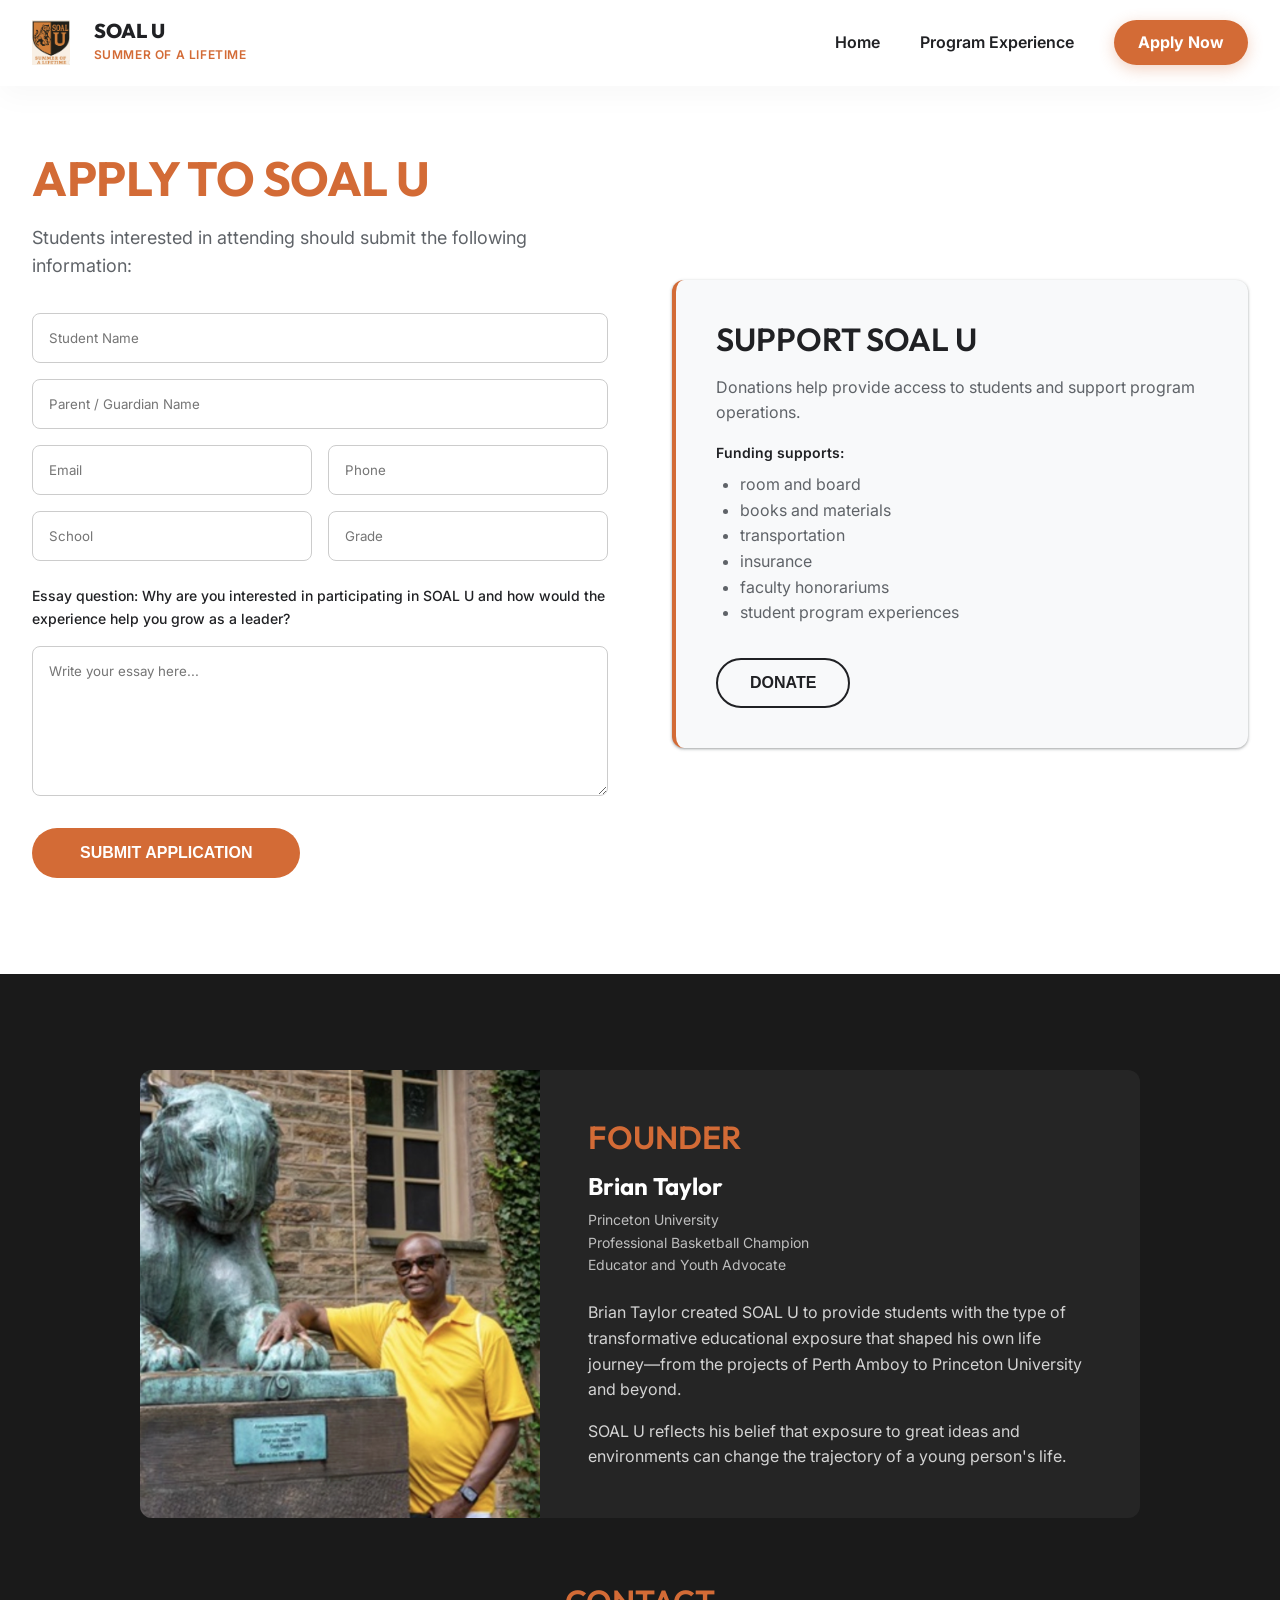
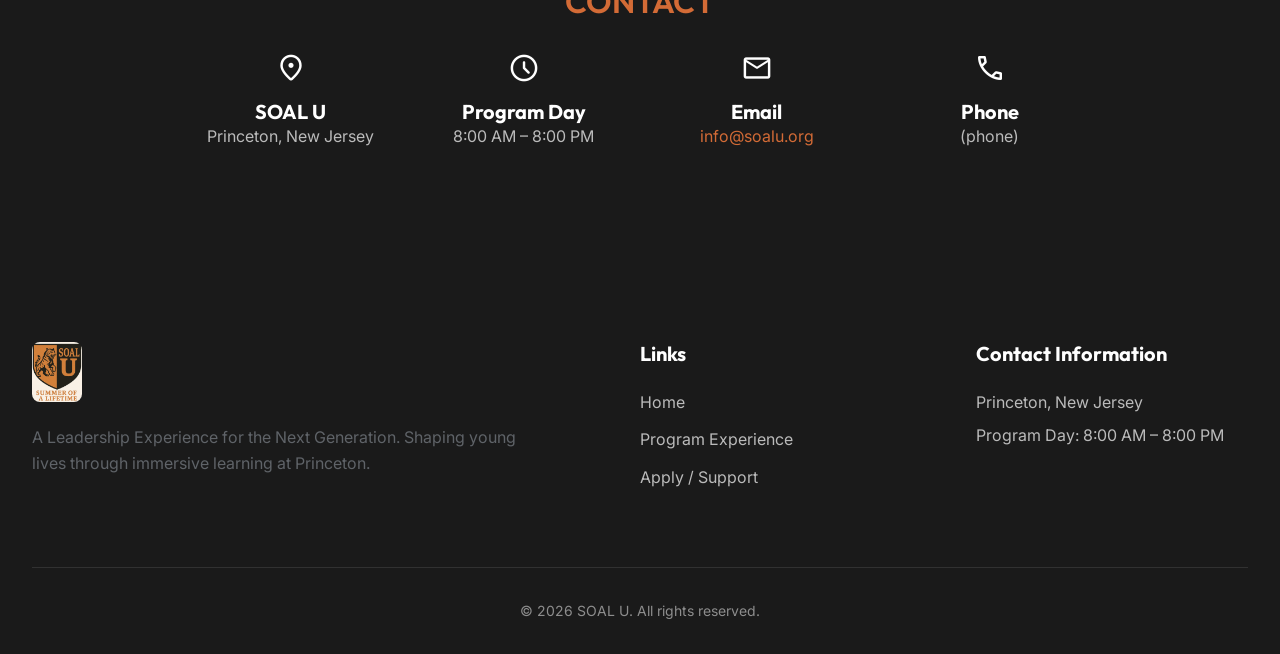
==== apply-support.html @ b9014015 "First" ====
<!DOCTYPE html>
<html lang="en">
<head>
    <meta charset="UTF-8">
    <meta name="viewport" content="width=device-width, initial-scale=1.0">
    <title>SOAL U | Apply & Support</title>
    <meta name="description" content="Apply to SOAL U or Support our Program.">
    <!-- Google Fonts: Inter & Outfit -->
    <link rel="preconnect" href="https://fonts.googleapis.com">
    <link rel="preconnect" href="https://fonts.gstatic.com" crossorigin>
    <link href="https://fonts.googleapis.com/css2?family=Inter:wght@300;400;500;600;700&family=Outfit:wght@500;700;800&display=swap" rel="stylesheet">
    <!-- Material Symbols -->
    <link rel="stylesheet" href="https://fonts.googleapis.com/css2?family=Material+Symbols+Rounded:opsz,wght,FILL,GRAD@24,400,0,0" />
    <link rel="stylesheet" href="css/styles.css">
</head>
<body>

    <!-- Navbar -->
    <nav class="navbar">
        <div class="container nav-container">
            <a href="index.html" class="nav-logo" style="text-decoration: none;">
                <img src="images/logo.png" alt="SOAL U Logo">
                <div style="display: flex; flex-direction: column; align-items: flex-start; margin-left: 0.5rem;">
                    <span style="font-size: 1.25rem; font-weight: 800; line-height: 1; color: var(--text-dark);">SOAL U</span>
                    <span style="font-size: 0.75rem; font-weight: 600; font-family: 'Inter', sans-serif; letter-spacing: 0.05em; color: var(--primary); text-transform: uppercase; margin-top: 0.2rem;">Summer of a Lifetime</span>
                </div>
            </a>
            <div class="nav-links">
                <a href="index.html">Home</a>
                <a href="program-experience.html">Program Experience</a>
                <a href="apply-support.html" class="nav-cta">Apply Now</a>
            </div>
            <button class="mobile-menu-btn">
                <span class="material-symbols-rounded">menu</span>
            </button>
        </div>
    </nav>

    <!-- Header Section -->
    <section class="section" style="padding-top: 150px; background-color: var(--white);">
        <div class="container">
            <div class="grid-2">
                <!-- Apply Form -->
                <div>
                    <h1 class="title-lg" style="margin-bottom: 1rem; color: var(--primary);">APPLY TO SOAL U</h1>
                    <p class="subtitle" style="margin-bottom: 2rem;">Students interested in attending should submit the following information:</p>
                    
                    <form action="https://formspree.io/f/xwvwzddy" method="POST" style="display: flex; flex-direction: column; gap: 1rem;">
                        <input type="text" name="Student Name" placeholder="Student Name" required style="padding: 1rem; border-radius: 8px; border: 1px solid #ccc; font-family: inherit;">
                        <input type="text" name="Parent / Guardian Name" placeholder="Parent / Guardian Name" required style="padding: 1rem; border-radius: 8px; border: 1px solid #ccc; font-family: inherit;">
                        <div style="display: grid; grid-template-columns: 1fr 1fr; gap: 1rem;">
                            <input type="email" name="Email" placeholder="Email" required style="padding: 1rem; border-radius: 8px; border: 1px solid #ccc; font-family: inherit;">
                            <input type="tel" name="Phone" placeholder="Phone" required style="padding: 1rem; border-radius: 8px; border: 1px solid #ccc; font-family: inherit;">
                        </div>
                        <div style="display: grid; grid-template-columns: 1fr 1fr; gap: 1rem;">
                            <input type="text" name="School" placeholder="School" required style="padding: 1rem; border-radius: 8px; border: 1px solid #ccc; font-family: inherit;">
                            <input type="text" name="Grade" placeholder="Grade" required style="padding: 1rem; border-radius: 8px; border: 1px solid #ccc; font-family: inherit;">
                        </div>
                        <label for="essay" style="font-weight: 500; font-size: 0.875rem; color: var(--text-dark); margin-top: 0.5rem;">Essay question: Why are you interested in participating in SOAL U and how would the experience help you grow as a leader?</label>
                        <textarea id="essay" name="Essay question" placeholder="Write your essay here..." required style="padding: 1rem; border-radius: 8px; border: 1px solid #ccc; font-family: inherit; min-height: 150px;"></textarea>
                        
                        <button type="submit" class="btn btn-primary" style="margin-top: 1rem; width: fit-content; padding: 1rem 3rem;">SUBMIT APPLICATION</button>
                    </form>
                </div>

                <!-- Support Section -->
                <div>
                    <div id="support" style="background: var(--bg-gray); padding: 2.5rem; border-radius: var(--radius); border-left: 4px solid var(--primary); box-shadow: var(--shadow-sm); position: sticky; top: 100px;">
                        <h2 class="title-md" style="margin-bottom: 1rem;">SUPPORT SOAL U</h2>
                        <p class="text-body" style="margin-bottom: 1rem;">Donations help provide access to students and support program operations.</p>
                        <p style="font-weight: 600; margin-bottom: 0.5rem; font-size: 0.875rem;">Funding supports:</p>
                        <ul style="list-style: disc; padding-left: 1.5rem; margin-bottom: 2rem; color: var(--text-light);">
                            <li>room and board</li>
                            <li>books and materials</li>
                            <li>transportation</li>
                            <li>insurance</li>
                            <li>faculty honorariums</li>
                            <li>student program experiences</li>
                        </ul>
                        <button class="btn btn-outline" onclick="alert('Donation window opened!')">DONATE</button>
                    </div>
                </div>
            </div>
        </div>
    </section>

    <!-- Founder Section -->
    <section class="section bg-dark text-white" style="padding-bottom: 2rem;">
        <div class="container">
            <div style="background: rgba(255,255,255,0.05); border-radius: var(--radius); display: flex; overflow: hidden; align-items: stretch; max-width: 1000px; margin: 0 auto;">
                <div style="width: 40%;">
                    <img src="images/founder.png" alt="Brian Taylor, Founder" style="width: 100%; height: 100%; object-fit: cover; display: block;">
                </div>
                <div style="padding: 3rem; width: 60%; display: flex; flex-direction: column; justify-content: center;">
                    <h2 class="title-md" style="margin-bottom: 1rem; color: var(--primary);">FOUNDER</h2>
                    <h3 style="color: var(--white); font-size: 1.5rem; margin-bottom: 0.5rem; font-family: 'Outfit', sans-serif;">Brian Taylor</h3>
                    <ul style="list-style: none; margin-bottom: 1.5rem; color: rgba(255,255,255,0.7); font-size: 0.875rem;" class="component-list">
                        <li>Princeton University</li>
                        <li>Professional Basketball Champion</li>
                        <li>Educator and Youth Advocate</li>
                    </ul>
                    <p style="color: rgba(255,255,255,0.8); margin-bottom: 1rem;">Brian Taylor created SOAL U to provide students with the type of transformative educational exposure that shaped his own life journey—from the projects of Perth Amboy to Princeton University and beyond.</p>
                    <p style="color: rgba(255,255,255,0.8);">SOAL U reflects his belief that exposure to great ideas and environments can change the trajectory of a young person's life.</p>
                </div>
            </div>
        </div>
    </section>

    <!-- Contact Section -->
    <section class="section bg-dark text-white" style="padding-top: 2rem;">
        <div class="container" style="text-align: center;">
            <h2 class="title-md" style="margin-bottom: 2rem; color: var(--primary);">CONTACT</h2>
            <div class="grid-4" style="text-align: center; max-width: 900px; margin: 0 auto;">
                <div>
                    <span class="material-symbols-rounded" style="color: var(--white); font-size: 2rem; margin-bottom: 1rem;">location_on</span>
                    <h4 style="color: var(--white); font-size: 1.25rem;">SOAL U</h4>
                    <p style="color: rgba(255,255,255,0.7);">Princeton, New Jersey</p>
                </div>
                <div>
                    <span class="material-symbols-rounded" style="color: var(--white); font-size: 2rem; margin-bottom: 1rem;">schedule</span>
                    <h4 style="color: var(--white); font-size: 1.25rem;">Program Day</h4>
                    <p style="color: rgba(255,255,255,0.7);">8:00 AM – 8:00 PM</p>
                </div>
                <div>
                    <span class="material-symbols-rounded" style="color: var(--white); font-size: 2rem; margin-bottom: 1rem;">mail</span>
                    <h4 style="color: var(--white); font-size: 1.25rem;">Email</h4>
                    <p style="color: rgba(255,255,255,0.7);"><a href="mailto:info@soalu.org" style="color: var(--primary);">info@soalu.org</a></p>
                </div>
                <div>
                    <span class="material-symbols-rounded" style="color: var(--white); font-size: 2rem; margin-bottom: 1rem;">phone</span>
                    <h4 style="color: var(--white); font-size: 1.25rem;">Phone</h4>
                    <p style="color: rgba(255,255,255,0.7);">(phone)</p>
                </div>
            </div>
        </div>
    </section>

    <!-- Footer -->
    <footer class="footer" style="margin-top: 0;">
        <div class="container">
            <div class="footer-grid">
                <div class="footer-col" style="padding-right: 2rem;">
                    <img src="images/logo.png" alt="SOAL U" style="height: 60px; margin-bottom: 1rem; border-radius: 8px;">
                    <p class="text-body">A Leadership Experience for the Next Generation. Shaping young lives through immersive learning at Princeton.</p>
                </div>
                
                <div class="footer-col">
                    <h4>Links</h4>
                    <ul>
                        <li><a href="index.html">Home</a></li>
                        <li><a href="program-experience.html">Program Experience</a></li>
                        <li><a href="apply-support.html">Apply / Support</a></li>
                    </ul>
                </div>
                
                <div class="footer-col">
                    <h4>Contact Information</h4>
                    <p style="color: rgba(255,255,255,0.7); margin-bottom: 0.5rem;">Princeton, New Jersey</p>
                    <p style="color: rgba(255,255,255,0.7); margin-bottom: 0.5rem;">Program Day: 8:00 AM – 8:00 PM</p>
                </div>
            </div>
            
            <div class="copyright">
                &copy; 2026 SOAL U. All rights reserved.
            </div>
        </div>
    </footer>

    <script src="js/main.js"></script>
</body>
</html>
---- css/styles.css ----
@import url('https://fonts.googleapis.com/css2?family=Inter:wght@300;400;500;600;700&family=Outfit:wght@500;700;800&display=swap');

:root {
  --primary: #D36B36; /* Derived from logo */
  --primary-dark: #B95828;
  --text-dark: #202124;
  --text-light: #5F6368;
  --bg-light: #FFFFFF;
  --bg-gray: #F8F9FA;
  --bg-dark: #1A1A1A;
  --white: #FFFFFF;
  --shadow-sm: 0 1px 2px 0 rgba(60,64,67,0.3), 0 1px 3px 1px rgba(60,64,67,0.15);
  --shadow-md: 0 4px 6px -1px rgba(60,64,67,0.1), 0 2px 4px -1px rgba(60,64,67,0.06);
  --shadow-lg: 0 10px 15px -3px rgba(60,64,67,0.1), 0 4px 6px -2px rgba(60,64,67,0.05);
  --transition: all 0.3s cubic-bezier(0.4, 0, 0.2, 1);
  --radius: 12px;
}

* {
  margin: 0;
  padding: 0;
  box-sizing: border-box;
}

html {
  scroll-behavior: smooth;
}

body {
  font-family: 'Inter', sans-serif;
  color: var(--text-dark);
  line-height: 1.6;
  background-color: var(--bg-light);
  overflow-x: hidden;
}

h1, h2, h3, h4, h5, h6 {
  font-family: 'Outfit', sans-serif;
  color: var(--text-dark);
  line-height: 1.2;
}

a {
  text-decoration: none;
  color: inherit;
}

ul {
  list-style: none;
}

/* Typography */
.title-xl { font-size: clamp(3rem, 5vw, 4.5rem); font-weight: 800; letter-spacing: -0.02em; }
.title-lg { font-size: clamp(2rem, 4vw, 3rem); font-weight: 700; letter-spacing: -0.01em; }
.title-md { font-size: clamp(1.5rem, 3vw, 2rem); font-weight: 600; }
.subtitle { font-size: 1.125rem; color: var(--text-light); }
.text-body { font-size: 1rem; color: var(--text-light); }

/* Layout & Utils */
.container {
  width: 100%;
  max-width: 1280px;
  margin: 0 auto;
  padding: 0 2rem;
}

.section {
  padding: 6rem 0;
}

.bg-gray { background-color: var(--bg-gray); }
.bg-dark { background-color: var(--bg-dark); color: var(--white); }
.bg-dark h1, .bg-dark h2, .bg-dark h3 { color: var(--white); }
.bg-dark .subtitle, .bg-dark .text-body { color: rgba(255,255,255,0.8); }

.grid-2 {
  display: grid;
  grid-template-columns: 1fr 1fr;
  gap: 4rem;
  align-items: center;
}

.grid-3 {
  display: grid;
  grid-template-columns: repeat(3, 1fr);
  gap: 2rem;
}

.grid-4 {
  display: grid;
  grid-template-columns: repeat(4, 1fr);
  gap: 2rem;
}

/* Buttons */
.btn {
  display: inline-flex;
  align-items: center;
  justify-content: center;
  padding: 0.875rem 2rem;
  border-radius: 50px;
  font-weight: 600;
  font-size: 1rem;
  transition: var(--transition);
  cursor: pointer;
  border: none;
}

.btn-primary {
  background-color: var(--primary);
  color: var(--white);
}

.btn-primary:hover {
  background-color: var(--primary-dark);
  transform: translateY(-2px);
  box-shadow: var(--shadow-md);
}

.btn-outline {
  background-color: transparent;
  color: var(--text-dark);
  border: 2px solid var(--text-dark);
}

.btn-outline:hover {
  background-color: var(--text-dark);
  color: var(--white);
}

.btn-outline-light {
  background-color: transparent;
  color: var(--white);
  border: 2px solid var(--white);
}

.btn-outline-light:hover {
  background-color: var(--white);
  color: var(--primary-dark);
}

/* Navbar */
.navbar {
  position: fixed;
  top: 0;
  left: 0;
  width: 100%;
  padding: 1.25rem 0;
  background-color: rgba(255, 255, 255, 0.90);
  backdrop-filter: blur(12px);
  -webkit-backdrop-filter: blur(12px);
  z-index: 1000;
  border-bottom: 1px solid rgba(255,255,255,0.3);
  box-shadow: 0 10px 30px rgba(0,0,0,0.03);
  transition: all 0.3s ease;
}

.navbar.scrolled {
  padding: 0.75rem 0;
  box-shadow: var(--shadow-sm);
}

.nav-container {
  display: flex;
  justify-content: space-between;
  align-items: center;
}

.nav-logo {
  display: flex;
  align-items: center;
  gap: 1rem;
  font-family: 'Outfit', sans-serif;
  font-weight: 800;
  font-size: 1.5rem;
  color: var(--text-dark);
}

.nav-logo img {
  height: 45px;
  transition: transform 0.3s ease;
}

.nav-logo:hover img {
  transform: scale(1.05);
}

.nav-links {
  display: flex;
  gap: 2.5rem;
  align-items: center;
}

.nav-links a {
  text-decoration: none;
  color: var(--text-dark);
  font-weight: 600;
  font-size: 1rem;
  position: relative;
  padding: 0.5rem 0;
  transition: color 0.3s ease;
}

.nav-links a::after {
  content: '';
  position: absolute;
  bottom: 0;
  left: 0;
  width: 0%;
  height: 2px;
  background-color: var(--primary);
  transition: width 0.3s ease;
  border-radius: 2px;
}

.nav-links a:hover {
  color: var(--primary);
}

.nav-links a:hover::after, .nav-links a.active::after {
  width: 100%;
}

.nav-links a.active {
  color: var(--primary);
}

.nav-cta {
  background-color: var(--primary);
  color: var(--white) !important;
  padding: 0.6rem 1.5rem !important;
  border-radius: 50px;
  font-weight: 700 !important;
  box-shadow: 0 4px 15px rgba(211, 107, 54, 0.3);
}

.nav-cta::after {
  display: none !important;
}

.nav-cta:hover {
  background-color: #e87b45 !important;
  color: var(--white) !important;
  transform: translateY(-2px);
  box-shadow: 0 6px 20px rgba(211, 107, 54, 0.4);
}

.mobile-menu-btn {
  display: none;
  background: none;
  border: none;
  font-size: 1.5rem;
  cursor: pointer;
  color: var(--text-dark);
}

/* Hero Section */
.hero {
  min-height: 100vh;
  display: flex;
  align-items: center;
  padding-top: 100px;
  position: relative;
  overflow: hidden;
}

.hero-content {
  position: relative;
  z-index: 2;
  width: 100%;
}

.hero .label {
  display: inline-block;
  padding: 0.5rem 1rem;
  background-color: rgba(211, 107, 54, 0.1);
  color: var(--primary);
  border-radius: 50px;
  font-weight: 600;
  margin-bottom: 1.5rem;
  text-transform: uppercase;
  letter-spacing: 1px;
  font-size: 0.875rem;
}

.hero h1 {
  margin-bottom: 1.5rem;
}

.hero p {
  font-size: 1.25rem;
  color: var(--text-light);
  margin-bottom: 2.5rem;
}

.hero-image-wrapper {
  position: relative;
  width: 100%;
  height: auto;
  z-index: 1;
}

.hero-image-wrapper img {
  width: 100%;
  height: 100%;
  object-fit: cover;
  object-position: center;
  border-bottom-left-radius: 40px;
}

/* Feature Cards */
.feature-card {
  background: var(--white);
  padding: 2.5rem;
  border-radius: var(--radius);
  box-shadow: var(--shadow-sm);
  transition: var(--transition);
  height: 100%;
  position: relative;
  overflow: hidden;
}

.feature-card::before {
  content: '';
  position: absolute;
  top: 0;
  left: 0;
  width: 100%;
  height: 4px;
  background: var(--primary);
  transform: scaleX(0);
  transform-origin: left;
  transition: transform 0.3s ease;
}

.feature-card:hover {
  transform: translateY(-5px);
  box-shadow: var(--shadow-lg);
}

.feature-card:hover::before {
  transform: scaleX(1);
}

.feature-icon {
  width: 48px;
  height: 48px;
  background: rgba(211, 107, 54, 0.1);
  color: var(--primary);
  border-radius: 12px;
  display: flex;
  align-items: center;
  justify-content: center;
  font-size: 1.5rem;
  margin-bottom: 1.5rem;
}

.feature-card h3 {
  margin-bottom: 1rem;
  font-size: 1.25rem;
}

/* Image Grid */
.masonry-grid {
  display: grid;
  grid-template-columns: repeat(2, 1fr);
  gap: 2rem;
}

.masonry-item {
  border-radius: var(--radius);
  overflow: hidden;
  box-shadow: var(--shadow-md);
  position: relative;
}

.masonry-item img {
  width: 100%;
  height: 100%;
  object-fit: cover;
  transition: transform 0.5s ease;
  display: block;
}

.masonry-item:hover img {
  transform: scale(1.05);
}

.masonry-item:first-child {
  grid-row: span 2;
}

/* Hero Collage */
.hero-collage {
  display: grid;
  grid-template-columns: 10fr 7fr;
  grid-template-rows: 1fr 1fr;
  gap: 1.5rem;
  align-items: stretch;
}

.hero-img-main {
  grid-row: span 2;
  border-radius: 24px;
  overflow: hidden;
  box-shadow: var(--shadow-lg);
  height: 500px;
}

.hero-img-sec {
  border-radius: 24px;
  overflow: hidden;
  box-shadow: var(--shadow-lg);
  height: calc(250px - 0.75rem);
}

.hero-img-main img, .hero-img-sec img {
  width: 100%;
  height: 100%;
  object-fit: cover;
  transition: transform 0.3s ease;
}

.hero-img-main:hover img, .hero-img-sec:hover img {
  transform: scale(1.05);
}

/* Program Components */
.component-list {
  padding-left: 0;
}

.component-item {
  display: flex;
  align-items: flex-start;
  margin-bottom: 1.5rem;
}

.component-item .check {
  color: var(--primary);
  margin-right: 1rem;
  margin-top: 5px;
  font-size: 1.25rem;
}

/* Footer Section / Apply CTA */
.cta-box {
  background: #0f0f0f;
  color: var(--white);
  border-radius: 40px;
  padding: 6rem 3rem;
  text-align: center;
  box-shadow: 0 30px 60px rgba(0, 0, 0, 0.4), inset 0 1px 0 rgba(255,255,255,0.1);
  margin-top: 6rem;
  position: relative;
  z-index: 10;
  overflow: hidden;
}

.cta-box::before {
  content: '';
  position: absolute;
  top: -50%;
  left: 50%;
  transform: translateX(-50%);
  width: 150%;
  height: 200%;
  background: radial-gradient(circle at center, rgba(211,107,54,0.2) 0%, rgba(15,15,15,0) 60%);
  z-index: 1;
  pointer-events: none;
}

.cta-box > * {
  position: relative;
  z-index: 2;
}

.cta-box h2 {
  color: var(--white);
  font-family: 'Outfit', sans-serif;
  font-size: 3.25rem;
  font-weight: 300;
  letter-spacing: 0;
  margin-bottom: 0.5rem;
}

.cta-box p.cta-sub {
  color: rgba(255,255,255,0.6);
  font-size: 1.125rem;
  margin-bottom: 2.5rem;
  font-weight: 400;
}

.cta-box .subtitle {
  color: rgba(255,255,255,0.8);
}

.footer {
  background: var(--bg-dark);
  color: var(--white);
  padding: 6rem 0 2rem;
  margin-top: 4rem;
}

.footer-grid {
  display: grid;
  grid-template-columns: 2fr 1fr 1fr;
  gap: 4rem;
  margin-bottom: 4rem;
}

.footer-col h4 {
  color: var(--white);
  margin-bottom: 1.5rem;
  font-size: 1.25rem;
}

.footer-col ul li {
  margin-bottom: 0.75rem;
  color: rgba(255,255,255,0.7);
}

.founder-info {
  display: flex;
  align-items: center;
  gap: 1rem;
  margin-top: 1.5rem;
}

.founder-avatar {
  width: 60px;
  height: 60px;
  border-radius: 50%;
  background: rgba(255,255,255,0.1);
  display: flex;
  align-items: center;
  justify-content: center;
  font-weight: 700;
  font-size: 1.25rem;
}

.copyright {
  text-align: center;
  padding-top: 2rem;
  border-top: 1px solid rgba(255,255,255,0.1);
  color: rgba(255,255,255,0.5);
  font-size: 0.875rem;
}

/* Responsive */
@media (max-width: 992px) {
  .hero-image-wrapper {
    position: relative;
    width: 100%;
    height: 400px;
    margin-top: 3rem;
    border-radius: var(--radius);
    overflow: hidden;
  }
  
  .hero-image-wrapper img {
    border-radius: var(--radius);
  }

  .grid-2 { grid-template-columns: 1fr; gap: 3rem; }
  .grid-3 { grid-template-columns: repeat(2, 1fr); }
  .grid-4 { grid-template-columns: repeat(2, 1fr); }
  
  .footer-grid { grid-template-columns: 1fr 1fr; }
}

@media (max-width: 768px) {
  .nav-links { display: none; }
  .mobile-menu-btn { display: block; }
  
  .grid-3, .grid-4, .masonry-grid { grid-template-columns: 1fr; }
  .masonry-item:first-child { grid-row: auto; }
  
  .title-xl { font-size: 2.5rem; }
  .section { padding: 4rem 0; }
  .cta-box { padding: 2rem; }
  
  .footer-grid { grid-template-columns: 1fr; gap: 2.5rem; }
}

/* Dynamic Animations */
@keyframes fadeInUp {
  from { opacity: 0; transform: translateY(40px); }
  to { opacity: 1; transform: translateY(0); }
}

@keyframes fadeInLeft {
  from { opacity: 0; transform: translateX(-40px); }
  to { opacity: 1; transform: translateX(0); }
}

@keyframes fadeInRight {
  from { opacity: 0; transform: translateX(40px); }
  to { opacity: 1; transform: translateX(0); }
}

@keyframes floatAnim {
  0% { transform: translateY(0px); }
  50% { transform: translateY(-10px); }
  100% { transform: translateY(0px); }
}

.hero-content h1 {
  animation: fadeInLeft 0.8s cubic-bezier(0.16, 1, 0.3, 1) forwards;
}

.hero-content h2 {
  opacity: 0;
  animation: fadeInLeft 0.8s cubic-bezier(0.16, 1, 0.3, 1) 0.15s forwards;
}

.hero-content div {
  opacity: 0;
  animation: fadeInLeft 0.8s cubic-bezier(0.16, 1, 0.3, 1) 0.3s forwards;
}

.hero-collage {
  opacity: 0;
  animation: fadeInRight 1s cubic-bezier(0.16, 1, 0.3, 1) 0.2s forwards;
}

.hero-img-main img {
  animation: floatAnim 6s ease-in-out infinite;
}

.hero-img-sec:nth-child(2) img {
  animation: floatAnim 7s ease-in-out infinite 0.5s;
}

.hero-img-sec:nth-child(3) img {
  animation: floatAnim 8s ease-in-out infinite 1s;
}

.scroll-reveal {
  opacity: 0;
  transform: translateY(40px);
  transition: opacity 0.8s cubic-bezier(0.16, 1, 0.3, 1), transform 0.8s cubic-bezier(0.16, 1, 0.3, 1);
}

.scroll-reveal.visible {
  opacity: 1;
  transform: translateY(0);
}
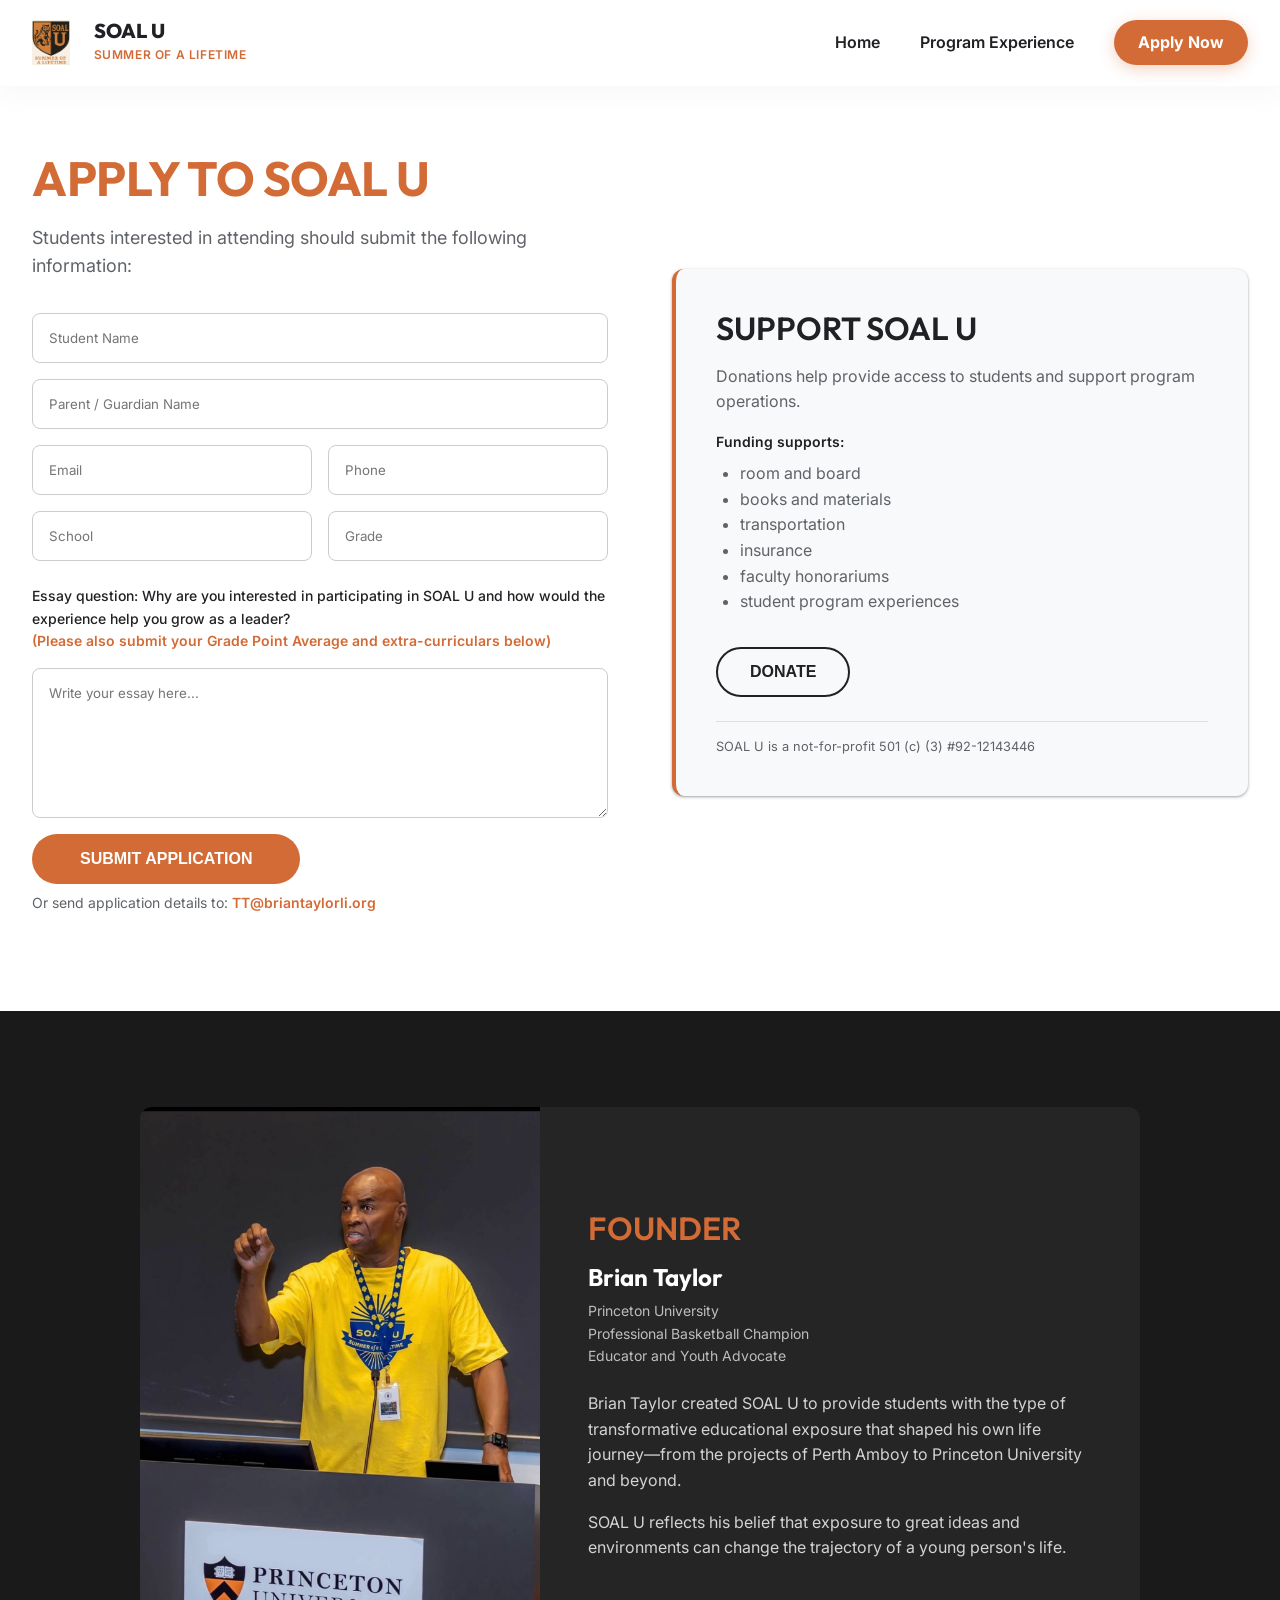
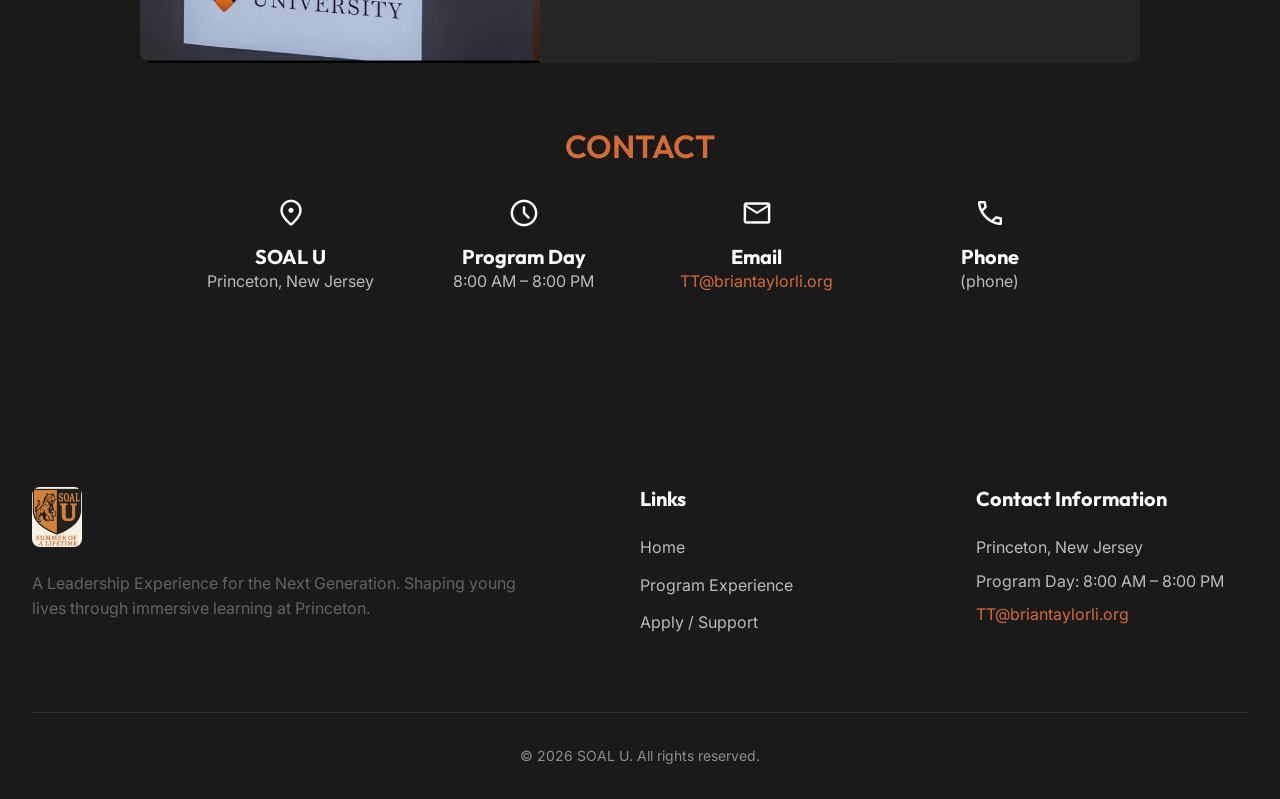
==== commit 2a4f2a87: "a" ====
--- a/apply-support.html
+++ b/apply-support.html
@@ -5,6 +5,7 @@
     <meta name="viewport" content="width=device-width, initial-scale=1.0">
     <title>SOAL U | Apply & Support</title>
     <meta name="description" content="Apply to SOAL U or Support our Program.">
+    <link rel="icon" type="image/png" href="images/logo.png">
     <!-- Google Fonts: Inter & Outfit -->
     <link rel="preconnect" href="https://fonts.googleapis.com">
     <link rel="preconnect" href="https://fonts.gstatic.com" crossorigin>
@@ -45,7 +46,7 @@
                     <h1 class="title-lg" style="margin-bottom: 1rem; color: var(--primary);">APPLY TO SOAL U</h1>
                     <p class="subtitle" style="margin-bottom: 2rem;">Students interested in attending should submit the following information:</p>
                     
-                    <form action="https://formspree.io/f/xwvwzddy" method="POST" style="display: flex; flex-direction: column; gap: 1rem;">
+                    <form action="https://formspree.io/f/xdaprrzp" method="POST" style="display: flex; flex-direction: column; gap: 1rem;">
                         <input type="text" name="Student Name" placeholder="Student Name" required style="padding: 1rem; border-radius: 8px; border: 1px solid #ccc; font-family: inherit;">
                         <input type="text" name="Parent / Guardian Name" placeholder="Parent / Guardian Name" required style="padding: 1rem; border-radius: 8px; border: 1px solid #ccc; font-family: inherit;">
                         <div style="display: grid; grid-template-columns: 1fr 1fr; gap: 1rem;">
@@ -56,10 +57,13 @@
                             <input type="text" name="School" placeholder="School" required style="padding: 1rem; border-radius: 8px; border: 1px solid #ccc; font-family: inherit;">
                             <input type="text" name="Grade" placeholder="Grade" required style="padding: 1rem; border-radius: 8px; border: 1px solid #ccc; font-family: inherit;">
                         </div>
-                        <label for="essay" style="font-weight: 500; font-size: 0.875rem; color: var(--text-dark); margin-top: 0.5rem;">Essay question: Why are you interested in participating in SOAL U and how would the experience help you grow as a leader?</label>
+                        <label for="essay" style="font-weight: 500; font-size: 0.875rem; color: var(--text-dark); margin-top: 0.5rem;">Essay question: Why are you interested in participating in SOAL U and how would the experience help you grow as a leader? <br><span style="color: var(--primary); font-weight: 600;">(Please also submit your Grade Point Average and extra-curriculars below)</span></label>
                         <textarea id="essay" name="Essay question" placeholder="Write your essay here..." required style="padding: 1rem; border-radius: 8px; border: 1px solid #ccc; font-family: inherit; min-height: 150px;"></textarea>
                         
-                        <button type="submit" class="btn btn-primary" style="margin-top: 1rem; width: fit-content; padding: 1rem 3rem;">SUBMIT APPLICATION</button>
+                        <div style="display: flex; flex-direction: column; gap: 0.5rem;">
+                            <button type="submit" class="btn btn-primary" style="width: fit-content; padding: 1rem 3rem;">SUBMIT APPLICATION</button>
+                            <p style="font-size: 0.875rem; color: var(--text-light);">Or send application details to: <a href="mailto:TT@briantaylorli.org" style="color: var(--primary); font-weight: 600;">TT@briantaylorli.org</a></p>
+                        </div>
                     </form>
                 </div>
 
@@ -77,7 +81,10 @@
                             <li>faculty honorariums</li>
                             <li>student program experiences</li>
                         </ul>
-                        <button class="btn btn-outline" onclick="alert('Donation window opened!')">DONATE</button>
+                        <button class="btn btn-outline" onclick="alert('Donation window opened!')" style="margin-bottom: 1.5rem;">DONATE</button>
+                        <div style="padding-top: 1rem; border-top: 1px solid rgba(0,0,0,0.1); font-size: 0.8rem; color: var(--text-light); line-height: 1.4;">
+                            SOAL U is a not-for-profit 501 (c) (3) #92-12143446
+                        </div>
                     </div>
                 </div>
             </div>
@@ -89,7 +96,7 @@
         <div class="container">
             <div style="background: rgba(255,255,255,0.05); border-radius: var(--radius); display: flex; overflow: hidden; align-items: stretch; max-width: 1000px; margin: 0 auto;">
                 <div style="width: 40%;">
-                    <img src="images/founder.png" alt="Brian Taylor, Founder" style="width: 100%; height: 100%; object-fit: cover; display: block;">
+                    <img src="images/founder.jpeg" alt="Brian Taylor, Founder" style="width: 100%; height: 100%; object-fit: cover; display: block;">
                 </div>
                 <div style="padding: 3rem; width: 60%; display: flex; flex-direction: column; justify-content: center;">
                     <h2 class="title-md" style="margin-bottom: 1rem; color: var(--primary);">FOUNDER</h2>
@@ -124,7 +131,7 @@
                 <div>
                     <span class="material-symbols-rounded" style="color: var(--white); font-size: 2rem; margin-bottom: 1rem;">mail</span>
                     <h4 style="color: var(--white); font-size: 1.25rem;">Email</h4>
-                    <p style="color: rgba(255,255,255,0.7);"><a href="mailto:info@soalu.org" style="color: var(--primary);">info@soalu.org</a></p>
+                    <p style="color: rgba(255,255,255,0.7);"><a href="mailto:TT@briantaylorli.org" style="color: var(--primary);">TT@briantaylorli.org</a></p>
                 </div>
                 <div>
                     <span class="material-symbols-rounded" style="color: var(--white); font-size: 2rem; margin-bottom: 1rem;">phone</span>
@@ -157,6 +164,7 @@
                     <h4>Contact Information</h4>
                     <p style="color: rgba(255,255,255,0.7); margin-bottom: 0.5rem;">Princeton, New Jersey</p>
                     <p style="color: rgba(255,255,255,0.7); margin-bottom: 0.5rem;">Program Day: 8:00 AM – 8:00 PM</p>
+                    <p style="color: rgba(255,255,255,0.7); margin-bottom: 0.5rem;"><a href="mailto:TT@briantaylorli.org" style="color: var(--primary);">TT@briantaylorli.org</a></p>
                 </div>
             </div>
             
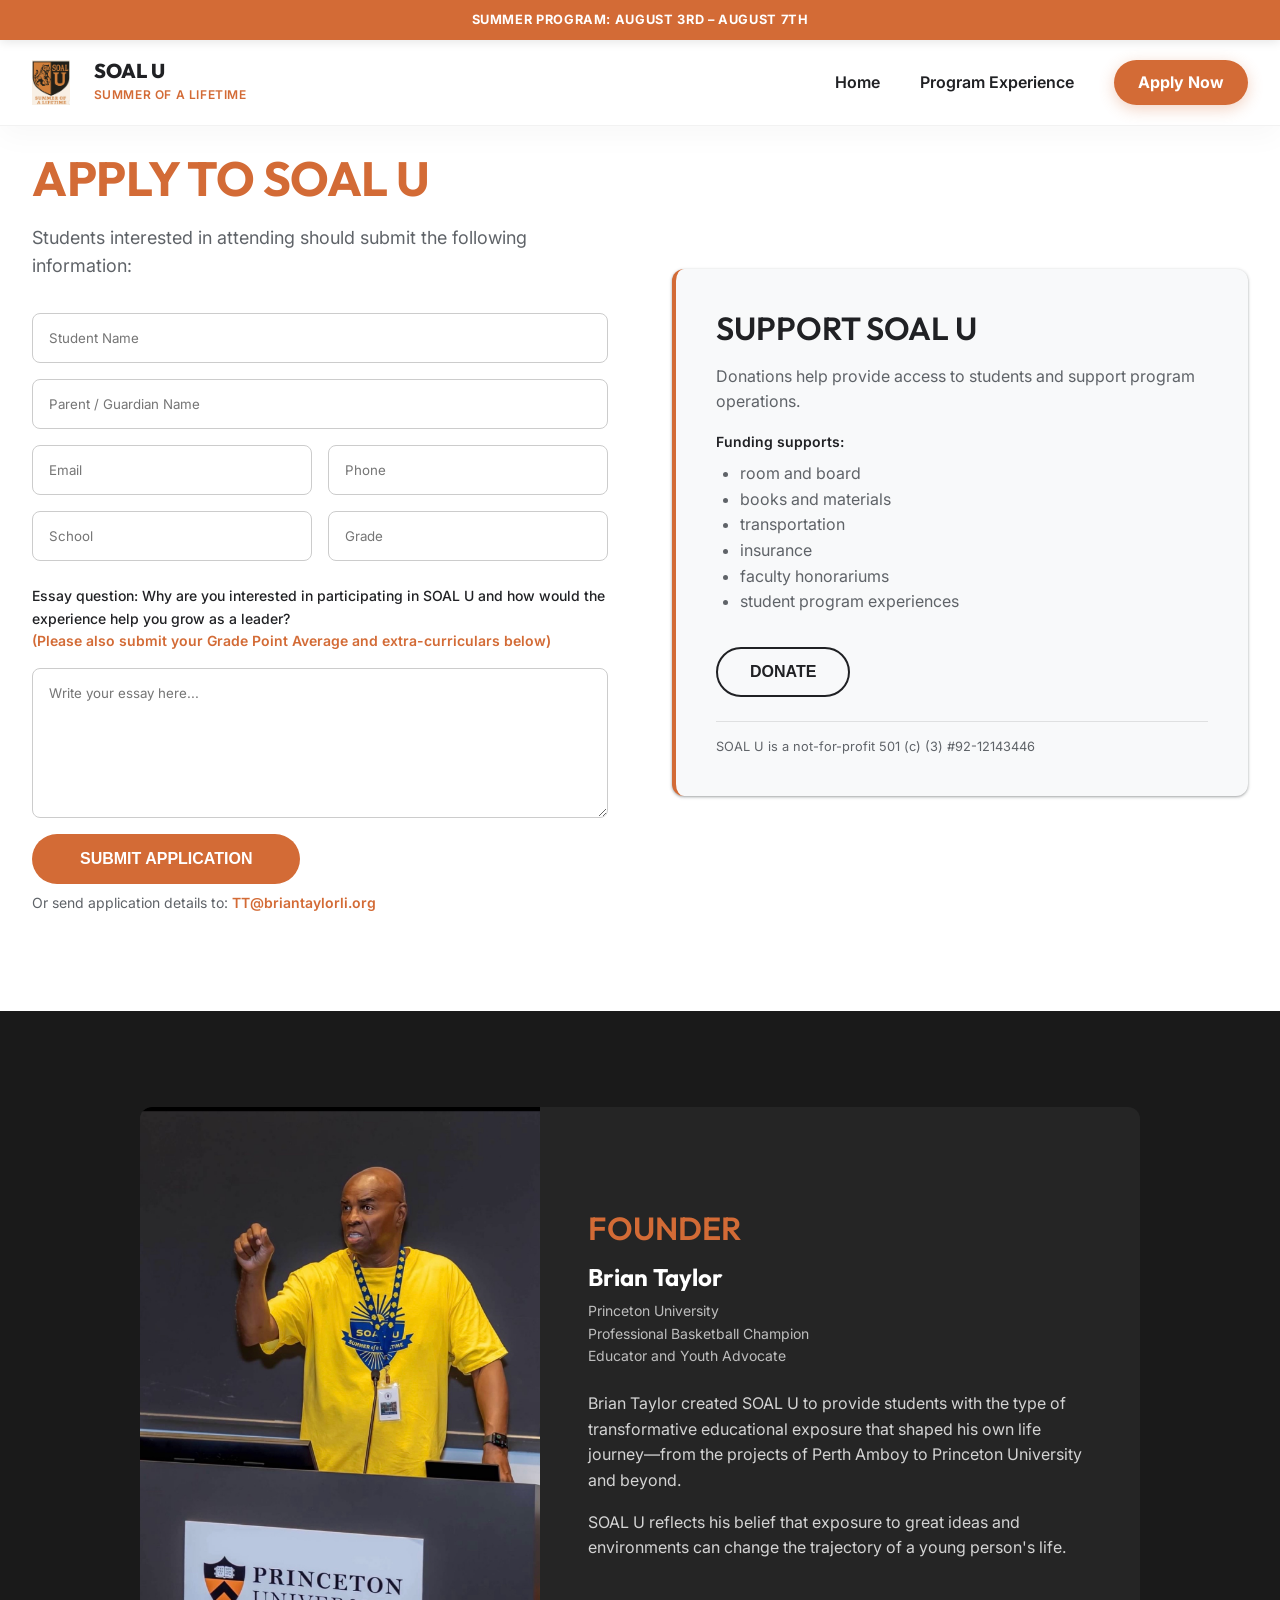
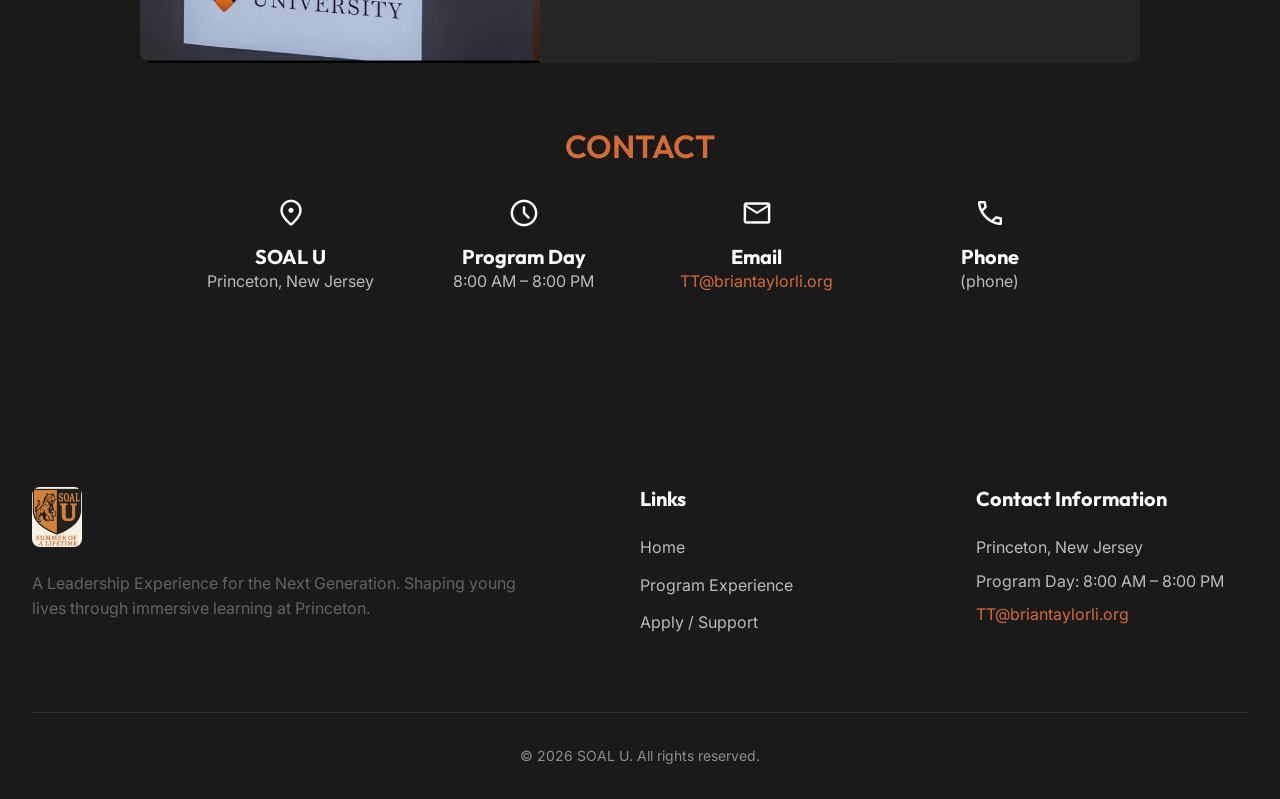
==== commit 7c653f37: "a" ====
--- a/apply-support.html
+++ b/apply-support.html
@@ -15,6 +15,10 @@
     <link rel="stylesheet" href="css/styles.css">
 </head>
 <body>
+    <!-- Announcement Bar -->
+    <div class="announcement-bar">
+        SUMMER PROGRAM: AUGUST 3RD – AUGUST 7TH
+    </div>
 
     <!-- Navbar -->
     <nav class="navbar">
@@ -37,6 +41,14 @@
         </div>
     </nav>
 
+    <!-- Mobile Nav Drawer -->
+    <div class="nav-overlay"></div>
+    <div class="mobile-nav">
+        <a href="index.html">Home</a>
+        <a href="program-experience.html">Program Experience</a>
+        <a href="apply-support.html" class="nav-cta">Apply Now</a>
+    </div>
+
     <!-- Header Section -->
     <section class="section" style="padding-top: 150px; background-color: var(--white);">
         <div class="container">
@@ -49,11 +61,11 @@
                     <form action="https://formspree.io/f/xdaprrzp" method="POST" style="display: flex; flex-direction: column; gap: 1rem;">
                         <input type="text" name="Student Name" placeholder="Student Name" required style="padding: 1rem; border-radius: 8px; border: 1px solid #ccc; font-family: inherit;">
                         <input type="text" name="Parent / Guardian Name" placeholder="Parent / Guardian Name" required style="padding: 1rem; border-radius: 8px; border: 1px solid #ccc; font-family: inherit;">
-                        <div style="display: grid; grid-template-columns: 1fr 1fr; gap: 1rem;">
+                        <div class="form-grid">
                             <input type="email" name="Email" placeholder="Email" required style="padding: 1rem; border-radius: 8px; border: 1px solid #ccc; font-family: inherit;">
                             <input type="tel" name="Phone" placeholder="Phone" required style="padding: 1rem; border-radius: 8px; border: 1px solid #ccc; font-family: inherit;">
                         </div>
-                        <div style="display: grid; grid-template-columns: 1fr 1fr; gap: 1rem;">
+                        <div class="form-grid">
                             <input type="text" name="School" placeholder="School" required style="padding: 1rem; border-radius: 8px; border: 1px solid #ccc; font-family: inherit;">
                             <input type="text" name="Grade" placeholder="Grade" required style="padding: 1rem; border-radius: 8px; border: 1px solid #ccc; font-family: inherit;">
                         </div>
@@ -94,11 +106,11 @@
     <!-- Founder Section -->
     <section class="section bg-dark text-white" style="padding-bottom: 2rem;">
         <div class="container">
-            <div style="background: rgba(255,255,255,0.05); border-radius: var(--radius); display: flex; overflow: hidden; align-items: stretch; max-width: 1000px; margin: 0 auto;">
-                <div style="width: 40%;">
-                    <img src="images/founder.jpeg" alt="Brian Taylor, Founder" style="width: 100%; height: 100%; object-fit: cover; display: block;">
+            <div class="founder-card">
+                <div class="founder-img">
+                    <img src="images/founder.jpeg" alt="Brian Taylor, Founder">
                 </div>
-                <div style="padding: 3rem; width: 60%; display: flex; flex-direction: column; justify-content: center;">
+                <div class="founder-content">
                     <h2 class="title-md" style="margin-bottom: 1rem; color: var(--primary);">FOUNDER</h2>
                     <h3 style="color: var(--white); font-size: 1.5rem; margin-bottom: 0.5rem; font-family: 'Outfit', sans-serif;">Brian Taylor</h3>
                     <ul style="list-style: none; margin-bottom: 1.5rem; color: rgba(255,255,255,0.7); font-size: 0.875rem;" class="component-list">
--- a/css/styles.css
+++ b/css/styles.css
@@ -14,6 +14,8 @@
   --shadow-lg: 0 10px 15px -3px rgba(60,64,67,0.1), 0 4px 6px -2px rgba(60,64,67,0.05);
   --transition: all 0.3s cubic-bezier(0.4, 0, 0.2, 1);
   --radius: 12px;
+  --nav-height: 85px;
+  --announcement-height: 40px;
 }
 
 * {
@@ -139,18 +141,38 @@
   color: var(--primary-dark);
 }
 
+.announcement-bar {
+  background: var(--primary);
+  color: var(--white);
+  text-align: center;
+  height: var(--announcement-height);
+  display: flex;
+  align-items: center;
+  justify-content: center;
+  font-size: 0.8rem;
+  font-weight: 700;
+  letter-spacing: 0.05em;
+  text-transform: uppercase;
+  position: fixed;
+  top: 0;
+  left: 0;
+  width: 100%;
+  z-index: 1100;
+  box-shadow: 0 2px 10px rgba(0,0,0,0.1);
+}
+
 /* Navbar */
 .navbar {
   position: fixed;
-  top: 0;
+  top: var(--announcement-height);
   left: 0;
   width: 100%;
   padding: 1.25rem 0;
-  background-color: rgba(255, 255, 255, 0.90);
+  background-color: rgba(255, 255, 255, 0.95);
   backdrop-filter: blur(12px);
   -webkit-backdrop-filter: blur(12px);
   z-index: 1000;
-  border-bottom: 1px solid rgba(255,255,255,0.3);
+  border-bottom: 1px solid rgba(0,0,0,0.05);
   box-shadow: 0 10px 30px rgba(0,0,0,0.03);
   transition: all 0.3s ease;
 }
@@ -249,9 +271,61 @@
   display: none;
   background: none;
   border: none;
-  font-size: 1.5rem;
+  font-size: 2rem;
   cursor: pointer;
   color: var(--text-dark);
+  z-index: 1001;
+}
+
+/* Mobile Nav Drawer */
+.mobile-nav {
+  position: fixed;
+  top: 0;
+  right: -100%;
+  width: 80%;
+  max-width: 300px;
+  height: 100vh;
+  background: var(--white);
+  z-index: 1200;
+  padding: 6rem 2rem 2rem;
+  display: flex;
+  flex-direction: column;
+  gap: 1.5rem;
+  box-shadow: -10px 0 30px rgba(0,0,0,0.1);
+  transition: right 0.4s cubic-bezier(0.16, 1, 0.3, 1);
+}
+
+.mobile-nav.open {
+  right: 0;
+}
+
+.mobile-nav a {
+  font-size: 1.25rem;
+  font-weight: 700;
+  color: var(--text-dark);
+}
+
+.mobile-nav .nav-cta {
+  text-align: center;
+}
+
+.nav-overlay {
+  position: fixed;
+  top: 0;
+  left: 0;
+  width: 100%;
+  height: 100%;
+  background: rgba(0,0,0,0.5);
+  backdrop-filter: blur(4px);
+  z-index: 1150;
+  opacity: 0;
+  pointer-events: none;
+  transition: opacity 0.3s ease;
+}
+
+.nav-overlay.open {
+  opacity: 1;
+  pointer-events: auto;
 }
 
 /* Hero Section */
@@ -259,7 +333,7 @@
   min-height: 100vh;
   display: flex;
   align-items: center;
-  padding-top: 100px;
+  padding-top: calc(var(--nav-height) + var(--announcement-height));
   position: relative;
   overflow: hidden;
 }
@@ -441,6 +515,49 @@
   margin-right: 1rem;
   margin-top: 5px;
   font-size: 1.25rem;
+}
+
+/* Form Grid */
+.form-grid {
+  display: grid;
+  grid-template-columns: 1fr 1fr;
+  gap: 1rem;
+}
+
+@media (max-width: 600px) {
+  .form-grid {
+    grid-template-columns: 1fr;
+  }
+}
+
+/* Founder Card */
+.founder-card {
+  background: rgba(255,255,255,0.05);
+  border-radius: var(--radius);
+  display: flex;
+  overflow: hidden;
+  align-items: stretch;
+  max-width: 1000px;
+  margin: 0 auto;
+}
+
+.founder-img {
+  width: 40%;
+}
+
+.founder-img img {
+  width: 100%;
+  height: 100%;
+  object-fit: cover;
+  display: block;
+}
+
+.founder-content {
+  padding: 3rem;
+  width: 60%;
+  display: flex;
+  flex-direction: column;
+  justify-content: center;
 }
 
 /* Footer Section / Apply CTA */
@@ -581,6 +698,93 @@
   .cta-box { padding: 2rem; }
   
   .footer-grid { grid-template-columns: 1fr; gap: 2.5rem; }
+
+  .container {
+    padding: 0 1rem;
+  }
+
+  .section[style*="padding-top: 150px"] {
+    padding-top: calc(var(--nav-height) + var(--announcement-height) + 2rem) !important;
+  }
+
+  .navbar {
+    padding: 0.75rem 0;
+  }
+
+  .nav-logo img {
+    height: 35px;
+  }
+
+  .nav-logo span {
+    font-size: 1.1rem !important;
+  }
+
+  .nav-logo span:last-child {
+    font-size: 0.65rem !important;
+  }
+
+  .form-grid {
+    grid-template-columns: 1fr;
+  }
+
+  #support {
+    padding: 1.5rem !important;
+    position: static !important;
+    margin-top: 2rem;
+  }
+
+  .hero {
+    padding-top: calc(var(--nav-height) + var(--announcement-height) + 2rem);
+    text-align: center;
+  }
+
+  .hero-content {
+    max-width: 100%;
+  }
+
+  .hero-content div {
+    margin-left: auto;
+    margin-right: auto;
+  }
+
+  .hero-collage {
+    height: auto;
+    gap: 1rem;
+  }
+
+  .hero-img-main {
+    height: 350px;
+  }
+
+  .hero-img-sec {
+    height: calc(175px - 0.5rem);
+  }
+
+  .section {
+    padding: 3rem 0;
+  }
+
+  .title-lg {
+    font-size: 1.75rem;
+  }
+
+  /* Responsive Founder Card */
+  .founder-card {
+    flex-direction: column;
+  }
+
+  .founder-img, .founder-content {
+    width: 100%;
+  }
+
+  .founder-content {
+    padding: 2rem;
+  }
+
+  /* Who should apply box padding */
+  .grid-2[style*="padding: 4rem"] {
+    padding: 2rem !important;
+  }
 }
 
 /* Dynamic Animations */
